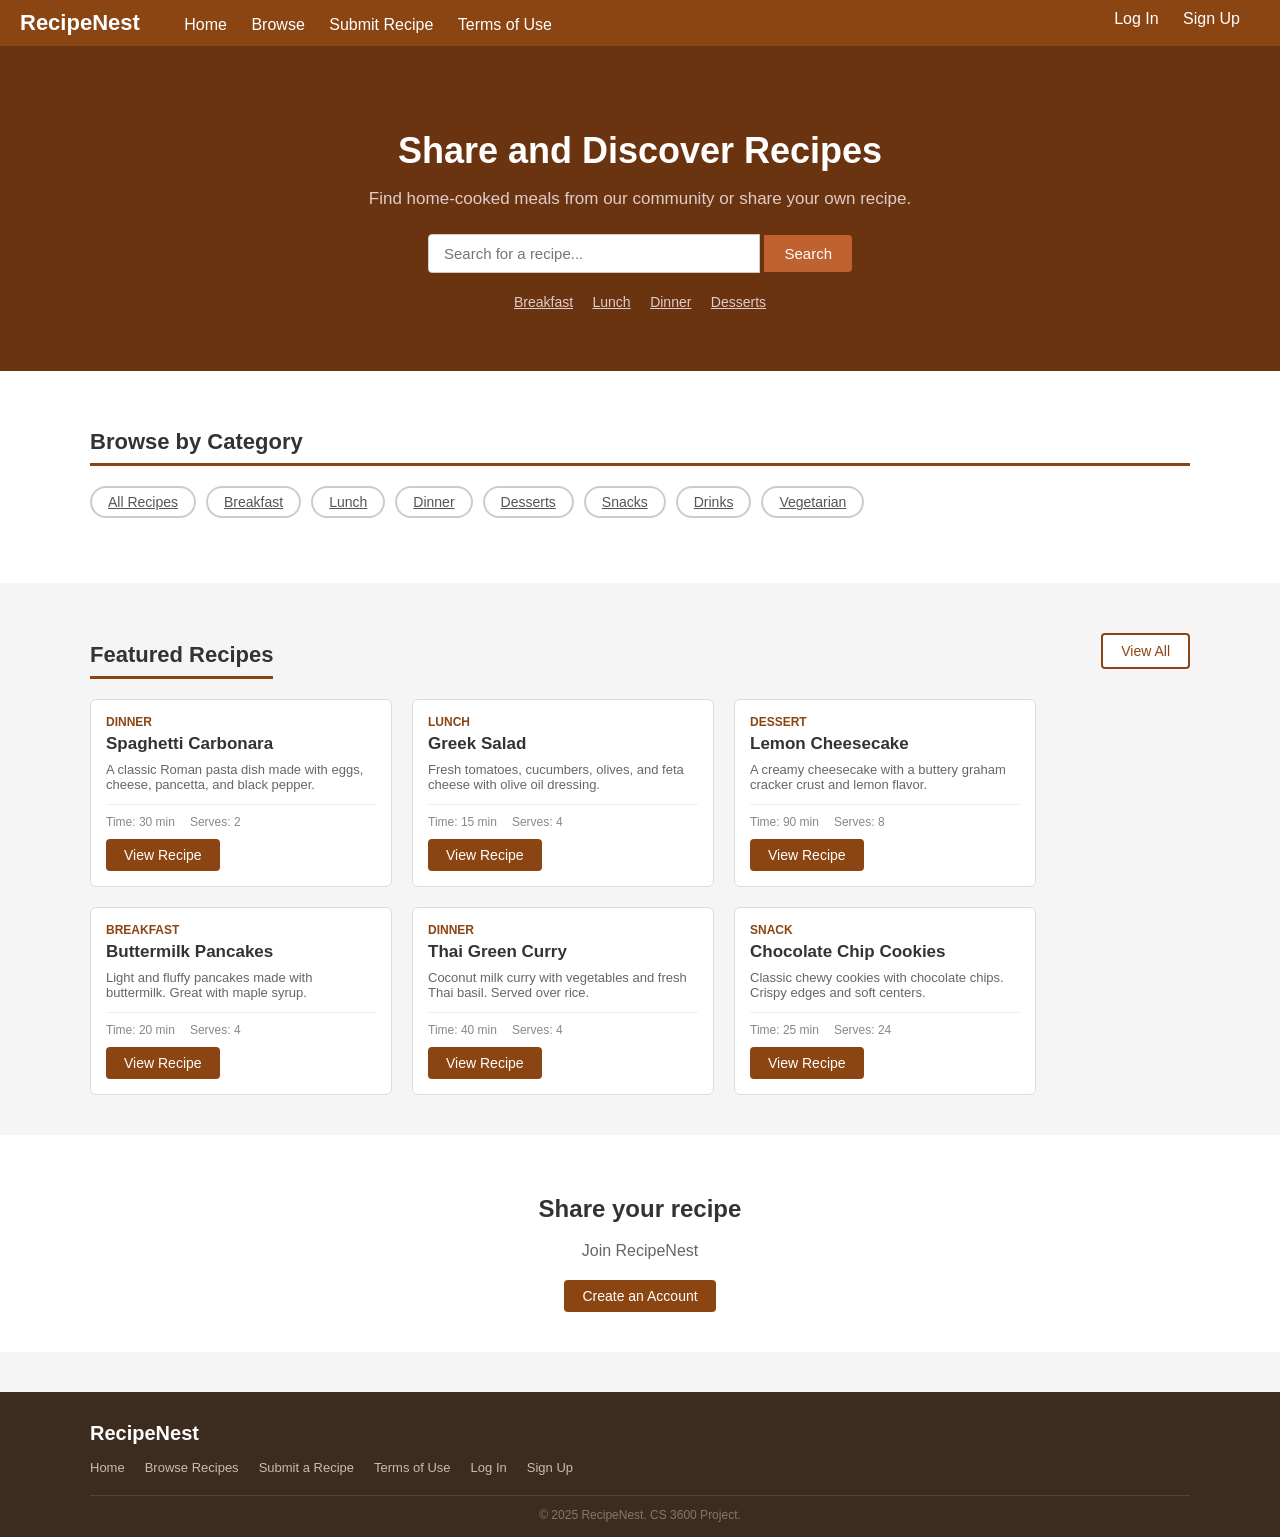
==== RecipeNest/index.html @ aba5dd6d "Add files via upload" ====
<!DOCTYPE html>
<html lang="en">
<head>
    <meta charset="UTF-8">
    <meta name="viewport" content="width=device-width, initial-scale=1.0">
    <title>RecipeNest - Home</title>
    <link rel="stylesheet" href="css/style.css">
</head>
<body>

<div class="navbar">
    <a href="index.html" class="brand">RecipeNest</a>
    <a href="index.html">Home</a>
    <a href="browse.html">Browse</a>
    <a href="submit.html">Submit Recipe</a>
    <a href="terms.html">Terms of Use</a>
    <div class="nav-right">
        <a href="login.html">Log In</a>
        <a href="register.html">Sign Up</a>
    </div>
</div>

<div class="hero">
    <div class="container">
        <h1>Share and Discover Recipes</h1>
        <p>Find home-cooked meals from our community or share your own recipe.</p>
        <input type="text" placeholder="Search for a recipe..." id="heroSearch">
        <button onclick="window.location.href='browse.html'">Search</button>
        <div class="mt-20">
            <a href="browse.html" style="color:#ddcccc; font-size:14px; margin-right:15px;">Breakfast</a>
            <a href="browse.html" style="color:#ddcccc; font-size:14px; margin-right:15px;">Lunch</a>
            <a href="browse.html" style="color:#ddcccc; font-size:14px; margin-right:15px;">Dinner</a>
            <a href="browse.html" style="color:#ddcccc; font-size:14px;">Desserts</a>
        </div>
    </div>
</div>

<div class="section" style="background-color:#fff;">
    <div class="container">
        <h2 class="section-title">Browse by Category</h2>
        <div class="filter-bar">
            <a href="browse.html" class="filter-btn">All Recipes</a>
            <a href="browse.html" class="filter-btn">Breakfast</a>
            <a href="browse.html" class="filter-btn">Lunch</a>
            <a href="browse.html" class="filter-btn">Dinner</a>
            <a href="browse.html" class="filter-btn">Desserts</a>
            <a href="browse.html" class="filter-btn">Snacks</a>
            <a href="browse.html" class="filter-btn">Drinks</a>
            <a href="browse.html" class="filter-btn">Vegetarian</a>
        </div>
    </div>
</div>

<div class="section">
    <div class="container">
        <div style="display:flex; justify-content:space-between; align-items:center; margin-bottom:20px;">
            <h2 class="section-title" style="margin-bottom:0;">Featured Recipes</h2>
            <a href="browse.html" class="btn btn-secondary">View All</a>
        </div>

        <div class="cards-grid">

            <div class="card">
                <div class="card-body">
                    <div class="card-category">Dinner</div>
                    <div class="card-title">Spaghetti Carbonara</div>
                    <div class="card-description">A classic Roman pasta dish made with eggs, cheese, pancetta, and black pepper.</div>
                    <div class="card-meta">
                        <span>Time: 30 min</span>
                        <span>Serves: 2</span>
                    </div>
                    <div class="mt-10">
                        <a href="recipe.html" class="btn btn-primary">View Recipe</a>
                    </div>
                </div>
            </div>

            <div class="card">
                <div class="card-body">
                    <div class="card-category">Lunch</div>
                    <div class="card-title">Greek Salad</div>
                    <div class="card-description">Fresh tomatoes, cucumbers, olives, and feta cheese with olive oil dressing.</div>
                    <div class="card-meta">
                        <span>Time: 15 min</span>
                        <span>Serves: 4</span>
                    </div>
                    <div class="mt-10">
                        <a href="recipe.html" class="btn btn-primary">View Recipe</a>
                    </div>
                </div>
            </div>

            <div class="card">
                <div class="card-body">
                    <div class="card-category">Dessert</div>
                    <div class="card-title">Lemon Cheesecake</div>
                    <div class="card-description">A creamy cheesecake with a buttery graham cracker crust and lemon flavor.</div>
                    <div class="card-meta">
                        <span>Time: 90 min</span>
                        <span>Serves: 8</span>
                    </div>
                    <div class="mt-10">
                        <a href="recipe.html" class="btn btn-primary">View Recipe</a>
                    </div>
                </div>
            </div>

            <div class="card">
                <div class="card-body">
                    <div class="card-category">Breakfast</div>
                    <div class="card-title">Buttermilk Pancakes</div>
                    <div class="card-description">Light and fluffy pancakes made with buttermilk. Great with maple syrup.</div>
                    <div class="card-meta">
                        <span>Time: 20 min</span>
                        <span>Serves: 4</span>
                    </div>
                    <div class="mt-10">
                        <a href="recipe.html" class="btn btn-primary">View Recipe</a>
                    </div>
                </div>
            </div>

            <div class="card">
                <div class="card-body">
                    <div class="card-category">Dinner</div>
                    <div class="card-title">Thai Green Curry</div>
                    <div class="card-description">Coconut milk curry with vegetables and fresh Thai basil. Served over rice.</div>
                    <div class="card-meta">
                        <span>Time: 40 min</span>
                        <span>Serves: 4</span>
                    </div>
                    <div class="mt-10">
                        <a href="recipe.html" class="btn btn-primary">View Recipe</a>
                    </div>
                </div>
            </div>

            <div class="card">
                <div class="card-body">
                    <div class="card-category">Snack</div>
                    <div class="card-title">Chocolate Chip Cookies</div>
                    <div class="card-description">Classic chewy cookies with chocolate chips. Crispy edges and soft centers.</div>
                    <div class="card-meta">
                        <span>Time: 25 min</span>
                        <span>Serves: 24</span>
                    </div>
                    <div class="mt-10">
                        <a href="recipe.html" class="btn btn-primary">View Recipe</a>
                    </div>
                </div>
            </div>

        </div>
    </div>
</div>

<div class="section" style="background-color:#fff; text-align:center;">
    <div class="container">
        <h2>Share your recipe</h2>
        <p style="color:#666; margin-bottom:20px;">Join RecipeNest</p>
        <a href="register.html" class="btn btn-primary">Create an Account</a>
    </div>
</div>

<footer>
    <div class="container">
        <div class="footer-brand">RecipeNest</div>
        <div class="footer-links">
            <a href="index.html">Home</a>
            <a href="browse.html">Browse Recipes</a>
            <a href="submit.html">Submit a Recipe</a>
            <a href="terms.html">Terms of Use</a>
            <a href="login.html">Log In</a>
            <a href="register.html">Sign Up</a>
        </div>
        <div class="footer-bottom">
            &copy; 2025 RecipeNest. CS 3600 Project.
        </div>
    </div>
</footer>

<script src="js/script.js"></script>
</body>
</html>
---- RecipeNest/css/style.css ----
body {
    font-family: Arial, sans-serif;
    margin: 0;
    padding: 0;
    background-color: #f5f5f5;
    color: #333333;
}

.navbar {
    background-color: #8B4513;
    padding: 10px 20px;
}

.navbar a {
    color: white;
    text-decoration: none;
    margin-right: 20px;
    font-size: 16px;
}

.navbar a:hover {
    text-decoration: underline;
}

.navbar .brand {
    font-size: 22px;
    font-weight: bold;
    margin-right: 40px;
}

.navbar .nav-right {
    float: right;
}

.navbar::after {
    content: "";
    display: table;
    clear: both;
}

.page-header {
    background-color: #6B3410;
    color: white;
    padding: 30px 20px;
}

.page-header h1 {
    margin: 0 0 5px 0;
    font-size: 28px;
}

.page-header p {
    margin: 0;
    font-size: 15px;
    color: #ddcccc;
}

.container {
    width: 90%;
    max-width: 1100px;
    margin: 0 auto;
}

.hero {
    background-color: #6B3410;
    color: white;
    padding: 60px 20px;
    text-align: center;
}

.hero h1 {
    font-size: 36px;
    margin-bottom: 10px;
}

.hero p {
    font-size: 17px;
    margin-bottom: 25px;
    color: #ddcccc;
}

.hero input[type="text"] {
    padding: 10px 15px;
    width: 300px;
    font-size: 15px;
    border: 1px solid #ccc;
    border-radius: 4px 0 0 4px;
}

.hero button {
    padding: 10px 20px;
    background-color: #c0622f;
    color: white;
    border: none;
    font-size: 15px;
    cursor: pointer;
    border-radius: 0 4px 4px 0;
}

.hero button:hover {
    background-color: #9e4e22;
}

.btn {
    display: inline-block;
    padding: 8px 18px;
    font-size: 14px;
    cursor: pointer;
    border-radius: 4px;
    text-decoration: none;
    border: none;
}

.btn-primary {
    background-color: #8B4513;
    color: white;
}

.btn-primary:hover {
    background-color: #6B3410;
    color: white;
}

.btn-secondary {
    background-color: white;
    color: #8B4513;
    border: 2px solid #8B4513;
}

.btn-secondary:hover {
    background-color: #8B4513;
    color: white;
}

.section {
    padding: 40px 20px;
}

.section-title {
    font-size: 22px;
    color: #333333;
    margin-bottom: 20px;
    border-bottom: 3px solid #8B4513;
    padding-bottom: 8px;
}

.cards-grid {
    display: flex;
    flex-wrap: wrap;
    gap: 20px;
}

.card {
    background-color: white;
    border: 1px solid #dddddd;
    border-radius: 6px;
    width: 300px;
    overflow: hidden;
}

.card-body {
    padding: 15px;
}

.card-category {
    font-size: 12px;
    color: #8B4513;
    font-weight: bold;
    text-transform: uppercase;
    margin-bottom: 5px;
}

.card-title {
    font-size: 17px;
    font-weight: bold;
    margin-bottom: 8px;
    color: #333;
}

.card-description {
    font-size: 13px;
    color: #666;
    margin-bottom: 12px;
}

.card-meta {
    font-size: 12px;
    color: #888;
    border-top: 1px solid #eee;
    padding-top: 10px;
    display: flex;
    gap: 15px;
}

.filter-bar {
    display: flex;
    flex-wrap: wrap;
    gap: 10px;
    margin-bottom: 25px;
}

.filter-btn {
    padding: 6px 16px;
    background-color: white;
    border: 2px solid #cccccc;
    border-radius: 20px;
    font-size: 14px;
    cursor: pointer;
    color: #555;
}

.filter-btn:hover,
.filter-btn.active {
    background-color: #8B4513;
    border-color: #8B4513;
    color: white;
}

.form-wrapper {
    background-color: white;
    border: 1px solid #dddddd;
    border-radius: 6px;
    padding: 30px;
    max-width: 700px;
    margin: 0 auto;
}

.form-group {
    margin-bottom: 18px;
}

.form-group label {
    display: block;
    font-size: 14px;
    font-weight: bold;
    margin-bottom: 6px;
    color: #444;
}

.form-group input[type="text"],
.form-group input[type="email"],
.form-group input[type="password"],
.form-group input[type="number"],
.form-group select,
.form-group textarea {
    width: 100%;
    padding: 9px 12px;
    font-size: 14px;
    border: 1px solid #cccccc;
    border-radius: 4px;
    box-sizing: border-box;
    font-family: Arial, sans-serif;
}

.form-group input:focus,
.form-group select:focus,
.form-group textarea:focus {
    border-color: #8B4513;
    outline: none;
}

.form-group textarea {
    resize: vertical;
    min-height: 100px;
}

.form-row {
    display: flex;
    gap: 20px;
}

.form-row .form-group {
    flex: 1;
}

.form-note {
    font-size: 12px;
    color: #888;
    margin-top: 4px;
}

.auth-page {
    background-color: #6B3410;
    min-height: 100vh;
    display: flex;
    align-items: center;
    justify-content: center;
    padding: 20px;
}

.auth-box {
    background-color: white;
    border-radius: 8px;
    padding: 35px;
    width: 100%;
    max-width: 400px;
}

.auth-box h2 {
    text-align: center;
    margin-bottom: 5px;
    color: #333;
}

.auth-box .auth-sub {
    text-align: center;
    font-size: 13px;
    color: #888;
    margin-bottom: 25px;
}

.auth-box .auth-link {
    text-align: center;
    margin-top: 18px;
    font-size: 14px;
    color: #555;
}

.auth-box .auth-link a {
    color: #8B4513;
}

.recipe-detail-header {
    background-color: #6B3410;
    color: white;
    padding: 35px 20px;
}

.recipe-detail-header h1 {
    font-size: 30px;
    margin-bottom: 8px;
}

.recipe-detail-header .meta {
    font-size: 14px;
    color: #ddcccc;
}

.recipe-detail-header .meta span {
    margin-right: 20px;
}

.recipe-stats {
    display: flex;
    gap: 20px;
    margin-top: 15px;
}

.stat-box {
    background-color: rgba(255,255,255,0.15);
    border-radius: 6px;
    padding: 10px 18px;
    text-align: center;
    min-width: 80px;
}

.stat-box .num {
    font-size: 22px;
    font-weight: bold;
    display: block;
}

.stat-box .label {
    font-size: 11px;
    color: #ddcccc;
    text-transform: uppercase;
}

.ingredients-list {
    list-style: none;
    padding: 0;
    margin: 0;
}

.ingredients-list li {
    padding: 8px 0;
    border-bottom: 1px solid #eeeeee;
    font-size: 14px;
}

.step-list {
    list-style: none;
    padding: 0;
    margin: 0;
    counter-reset: steps;
}

.step-list li {
    display: flex;
    gap: 15px;
    margin-bottom: 18px;
    font-size: 14px;
}

.step-num {
    background-color: #8B4513;
    color: white;
    width: 30px;
    height: 30px;
    border-radius: 50%;
    display: flex;
    align-items: center;
    justify-content: center;
    font-weight: bold;
    flex-shrink: 0;
    font-size: 14px;
}

.profile-header {
    background-color: #6B3410;
    color: white;
    padding: 35px 20px;
}

.profile-header h1 {
    margin-bottom: 5px;
}

.profile-header p {
    color: #ddcccc;
    font-size: 14px;
}

.profile-avatar {
    width: 70px;
    height: 70px;
    background-color: #8B4513;
    border-radius: 50%;
    display: flex;
    align-items: center;
    justify-content: center;
    font-size: 28px;
    font-weight: bold;
    color: white;
    margin-bottom: 12px;
    border: 3px solid rgba(255,255,255,0.3);
}

.sidebar-box {
    background-color: white;
    border: 1px solid #dddddd;
    border-radius: 6px;
    padding: 20px;
    margin-bottom: 20px;
}

.sidebar-box h4 {
    margin: 0 0 12px 0;
    font-size: 16px;
    color: #333;
    border-bottom: 2px solid #8B4513;
    padding-bottom: 6px;
}

.two-col {
    display: flex;
    gap: 25px;
}

.col-main {
    flex: 1;
}

.col-side {
    width: 280px;
    flex-shrink: 0;
}

table {
    width: 100%;
    border-collapse: collapse;
    font-size: 14px;
}

table th {
    background-color: #8B4513;
    color: white;
    padding: 10px 12px;
    text-align: left;
}

table td {
    padding: 9px 12px;
    border-bottom: 1px solid #eeeeee;
}

table tr:nth-child(even) {
    background-color: #f9f4f0;
}

footer {
    background-color: #3d2b1f;
    color: #ccbbaa;
    padding: 30px 20px 15px;
    margin-top: 40px;
}

footer .footer-brand {
    font-size: 20px;
    font-weight: bold;
    color: white;
    margin-bottom: 5px;
}

footer p {
    font-size: 13px;
    margin-bottom: 0;
}

footer a {
    color: #ccbbaa;
    text-decoration: none;
    font-size: 13px;
}

footer a:hover {
    color: white;
}

footer .footer-links {
    display: flex;
    gap: 20px;
    margin-top: 15px;
    flex-wrap: wrap;
}

footer .footer-bottom {
    border-top: 1px solid #5a4030;
    margin-top: 20px;
    padding-top: 12px;
    font-size: 12px;
    color: #887766;
    text-align: center;
}

.alert {
    padding: 12px 16px;
    border-radius: 4px;
    margin-bottom: 15px;
    font-size: 14px;
}

.alert-success {
    background-color: #d4edda;
    border: 1px solid #c3e6cb;
    color: #155724;
}

.alert-error {
    background-color: #f8d7da;
    border: 1px solid #f5c6cb;
    color: #721c24;
}

.terms-content h2 {
    font-size: 18px;
    color: #8B4513;
    margin-top: 25px;
    margin-bottom: 8px;
}

.terms-content p,
.terms-content ul {
    font-size: 14px;
    color: #444;
    line-height: 1.7;
}

.terms-content ul {
    padding-left: 20px;
}

hr {
    border: none;
    border-top: 1px solid #dddddd;
    margin: 20px 0;
}

.text-center { text-align: center; }
.mt-10 { margin-top: 10px; }
.mt-20 { margin-top: 20px; }
.mt-30 { margin-top: 30px; }
.mb-10 { margin-bottom: 10px; }
.mb-20 { margin-bottom: 20px; }
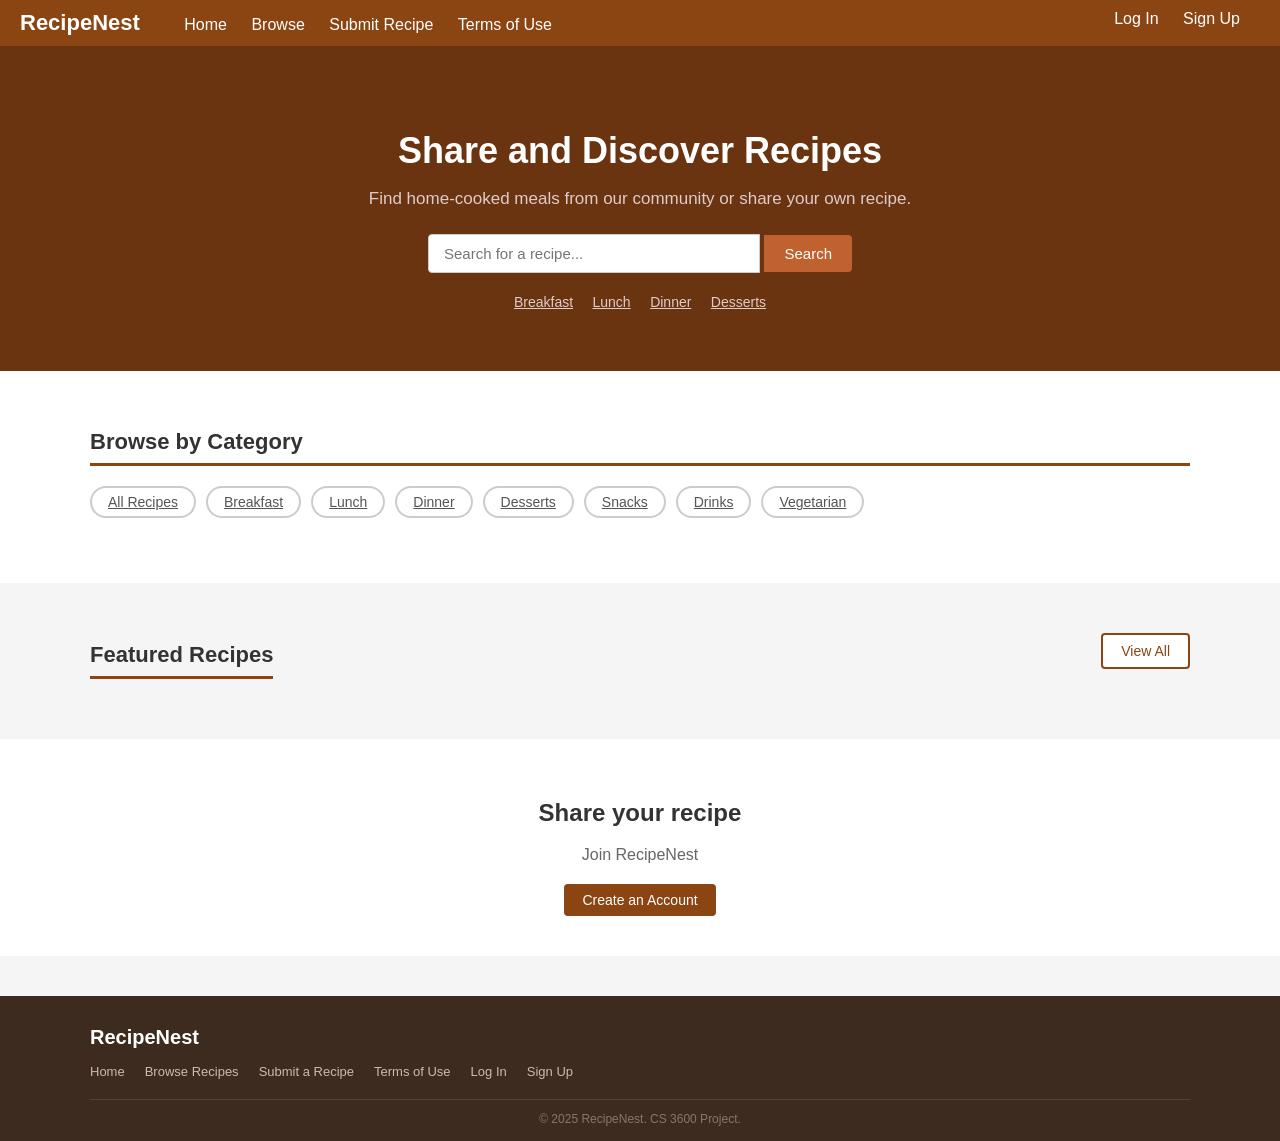
==== commit 9704e14f: "Add files via upload" ====
--- a/RecipeNest/index.html
+++ b/RecipeNest/index.html
@@ -5,6 +5,7 @@
     <meta name="viewport" content="width=device-width, initial-scale=1.0">
     <title>RecipeNest - Home</title>
     <link rel="stylesheet" href="css/style.css">
+    <script src="js/script.js" defer></script>
 </head>
 <body>
 
@@ -14,7 +15,7 @@
     <a href="browse.html">Browse</a>
     <a href="submit.html">Submit Recipe</a>
     <a href="terms.html">Terms of Use</a>
-    <div class="nav-right">
+    <div class="nav-right" id="navRight">
         <a href="login.html">Log In</a>
         <a href="register.html">Sign Up</a>
     </div>
@@ -58,98 +59,7 @@
             <a href="browse.html" class="btn btn-secondary">View All</a>
         </div>
 
-        <div class="cards-grid">
-
-            <div class="card">
-                <div class="card-body">
-                    <div class="card-category">Dinner</div>
-                    <div class="card-title">Spaghetti Carbonara</div>
-                    <div class="card-description">A classic Roman pasta dish made with eggs, cheese, pancetta, and black pepper.</div>
-                    <div class="card-meta">
-                        <span>Time: 30 min</span>
-                        <span>Serves: 2</span>
-                    </div>
-                    <div class="mt-10">
-                        <a href="recipe.html" class="btn btn-primary">View Recipe</a>
-                    </div>
-                </div>
-            </div>
-
-            <div class="card">
-                <div class="card-body">
-                    <div class="card-category">Lunch</div>
-                    <div class="card-title">Greek Salad</div>
-                    <div class="card-description">Fresh tomatoes, cucumbers, olives, and feta cheese with olive oil dressing.</div>
-                    <div class="card-meta">
-                        <span>Time: 15 min</span>
-                        <span>Serves: 4</span>
-                    </div>
-                    <div class="mt-10">
-                        <a href="recipe.html" class="btn btn-primary">View Recipe</a>
-                    </div>
-                </div>
-            </div>
-
-            <div class="card">
-                <div class="card-body">
-                    <div class="card-category">Dessert</div>
-                    <div class="card-title">Lemon Cheesecake</div>
-                    <div class="card-description">A creamy cheesecake with a buttery graham cracker crust and lemon flavor.</div>
-                    <div class="card-meta">
-                        <span>Time: 90 min</span>
-                        <span>Serves: 8</span>
-                    </div>
-                    <div class="mt-10">
-                        <a href="recipe.html" class="btn btn-primary">View Recipe</a>
-                    </div>
-                </div>
-            </div>
-
-            <div class="card">
-                <div class="card-body">
-                    <div class="card-category">Breakfast</div>
-                    <div class="card-title">Buttermilk Pancakes</div>
-                    <div class="card-description">Light and fluffy pancakes made with buttermilk. Great with maple syrup.</div>
-                    <div class="card-meta">
-                        <span>Time: 20 min</span>
-                        <span>Serves: 4</span>
-                    </div>
-                    <div class="mt-10">
-                        <a href="recipe.html" class="btn btn-primary">View Recipe</a>
-                    </div>
-                </div>
-            </div>
-
-            <div class="card">
-                <div class="card-body">
-                    <div class="card-category">Dinner</div>
-                    <div class="card-title">Thai Green Curry</div>
-                    <div class="card-description">Coconut milk curry with vegetables and fresh Thai basil. Served over rice.</div>
-                    <div class="card-meta">
-                        <span>Time: 40 min</span>
-                        <span>Serves: 4</span>
-                    </div>
-                    <div class="mt-10">
-                        <a href="recipe.html" class="btn btn-primary">View Recipe</a>
-                    </div>
-                </div>
-            </div>
-
-            <div class="card">
-                <div class="card-body">
-                    <div class="card-category">Snack</div>
-                    <div class="card-title">Chocolate Chip Cookies</div>
-                    <div class="card-description">Classic chewy cookies with chocolate chips. Crispy edges and soft centers.</div>
-                    <div class="card-meta">
-                        <span>Time: 25 min</span>
-                        <span>Serves: 24</span>
-                    </div>
-                    <div class="mt-10">
-                        <a href="recipe.html" class="btn btn-primary">View Recipe</a>
-                    </div>
-                </div>
-            </div>
-
+        <div class="cards-grid" id="featuredRecipesContainer">
         </div>
     </div>
 </div>
@@ -179,6 +89,5 @@
     </div>
 </footer>
 
-<script src="js/script.js"></script>
 </body>
 </html>
